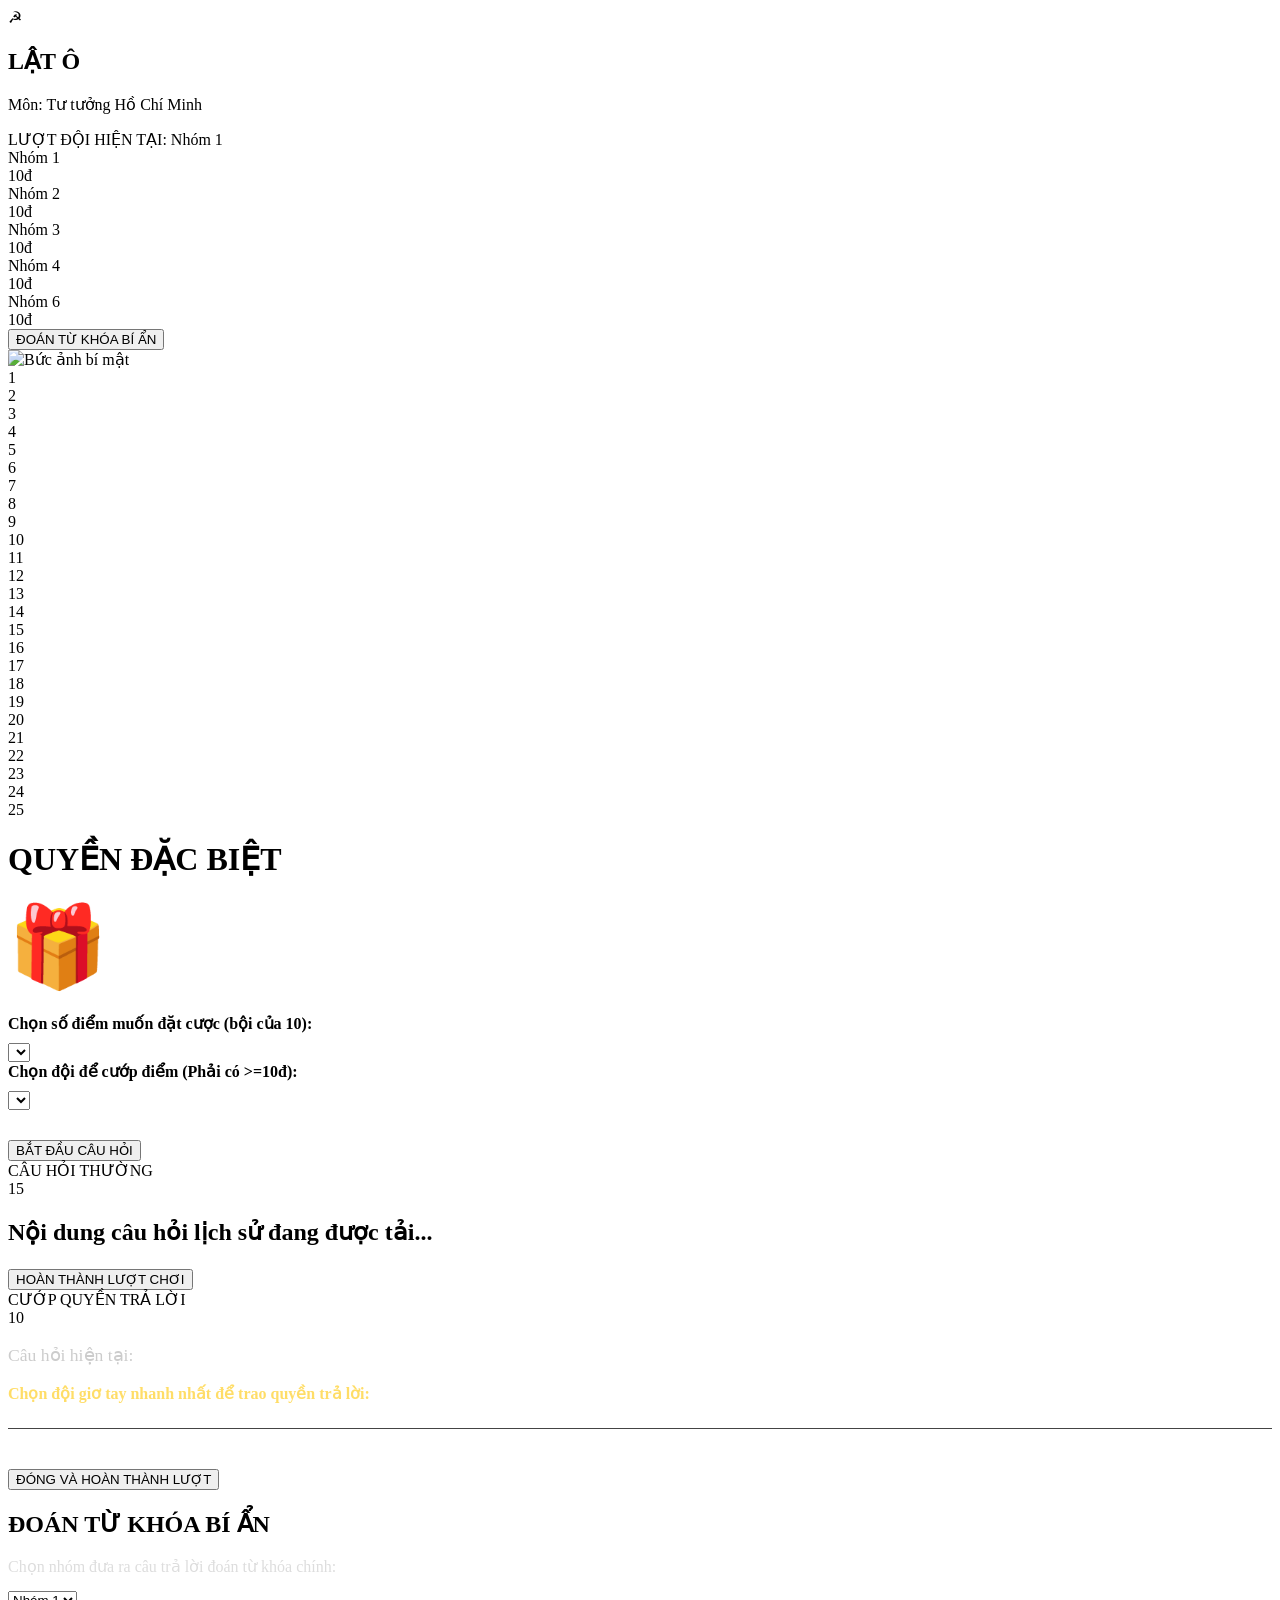
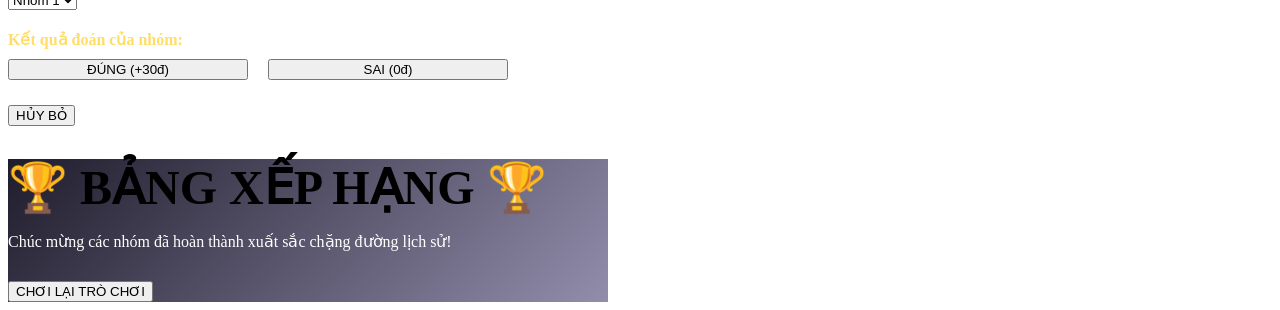
==== index.html @ 1b724395 "game thiếu 2c, chưa có ảnh" ====
<!DOCTYPE html>
<html lang="vi">
<head>
    <meta charset="UTF-8">
    <meta name="viewport" content="width=device-width, initial-scale=1.0">
    <title>Trò Chơi: Lật Ô - Tư tưởng Hồ Chí Minh</title>
    <link rel="stylesheet" href="style.css">
    <link href="https://fonts.googleapis.com/css2?family=Montserrat:wght@400;600;700;800&family=Playfair+Display:wght@700&display=swap" rel="stylesheet">
</head>
<body>

    <div class="game-container">
        <div class="sidebar">
            <div class="logo-area">
                <div class="flag-icon">☭</div>
                <h2>LẬT Ô</h2>
                <p class="subtitle">Môn: Tư tưởng Hồ Chí Minh</p>
            </div>

            <div class="turn-indicator">
                LƯỢT ĐỘI HIỆN TẠI: <span id="current-team-display">Nhóm 1</span>
            </div>

            <div class="scoreboard" id="scoreboard">
                </div>

            <div class="secret-image-btn-area">
                <button class="btn btn-primary btn-block" onclick="openSecretGuessModal()">
                    ĐOÁN TỪ KHÓA BÍ ẨN
                </button>
            </div>
        </div>

        <div class="main-content">
            <div class="board-wrapper">
                <div class="secret-image-underlay">
                    <!--Link bức ảnh bí mật-->
                    <img src="tranhbian.png" id="secret-img" alt="Bức ảnh bí mật">
                </div>
                <div class="grid-board" id="grid-board">
                </div>
            </div>
        </div>
    </div>

    <div class="modal" id="power-modal">
        <div class="modal-content text-center animate-pop">
            <h1 id="power-title" class="text-gold">QUYỀN ĐẶC BIỆT</h1>
            <div id="power-icon" style="font-size: 5rem; margin: 20px 0;">🎁</div>
            <p id="power-desc" class="power-description"></p>
            
            <div id="bet-input-area" class="hidden">
                <label for="bet-amount" style="display:block; margin-bottom:10px; font-weight:bold;">Chọn số điểm muốn đặt cược (bội của 10):</label>
                <select id="bet-amount" class="form-control">
                </select>
            </div>

            <div id="steal-input-area" class="hidden">
                <label for="steal-target-team" style="display:block; margin-bottom:10px; font-weight:bold;">Chọn đội để cướp điểm (Phải có >=10đ):</label>
                <select id="steal-target-team" class="form-control">
                    </select>
            </div>

            <button class="btn btn-gold btn-large" style="margin-top: 30px;" onclick="closePowerAndOpenQuestion()">BẮT ĐẦU CÂU HỎI</button>
        </div>
    </div>

    <div class="modal" id="question-modal">
        <div class="modal-content animate-pop">
            <div class="question-header">
                <span class="question-badge" id="question-badge-type">CÂU HỎI THƯỜNG</span>
                <div class="timer-box" id="main-timer">15</div>
            </div>
            
            <div class="question-body">
                <h2 id="question-text">Nội dung câu hỏi lịch sử đang được tải...</h2>
            </div>

            <div class="options-grid" id="options-grid">
                </div>

            <div id="action-after-answer" class="text-center hidden" style="margin-top: 20px;">
                <h2 id="result-status-text" style="font-weight: bold; font-size: 1.8rem;"></h2>
                <button class="btn btn-success" id="btn-next-turn" onclick="finishQuestionTurn()">HOÀN THÀNH LƯỢT CHƠI</button>
            </div>
        </div>
    </div>

    <div class="modal" id="rebound-modal">
        <div class="modal-content animate-pop">
            <div class="question-header">
                <span class="question-badge badge-danger">CƯỚP QUYỀN TRẢ LỜI</span>
                <div class="timer-box bg-danger" id="rebound-timer">10</div>
            </div>
            
            <div class="text-center" style="margin-bottom: 15px;">
                <p style="font-size: 1.1rem; color: #ccc;">Câu hỏi hiện tại: <strong id="rebound-q-text" style="color:#fff;"></strong></p>
                <p style="color: #ffdd67; font-weight: bold;">Chọn đội giơ tay nhanh nhất để trao quyền trả lời:</p>
            </div>

            <div class="team-rebound-grid" id="rebound-teams-pool">
                </div>

            <div class="options-grid hidden" id="rebound-options-grid" style="margin-top: 25px; border-top: 1px solid #444; padding-top: 20px;">
                </div>
            
            <div class="text-center hidden" id="rebound-result-area" style="margin-top: 20px;">
                <h3 id="rebound-status-text"></h3>
                <button class="btn btn-success" onclick="finishQuestionTurn()">ĐÓNG VÀ HOÀN THÀNH LƯỢT</button>
            </div>
        </div>
    </div>

    <div class="modal" id="secret-guess-modal">
        <div class="modal-content animate-pop text-center" style="max-width: 500px;">
            <h2 class="text-gold">ĐOÁN TỪ KHÓA BÍ ẨN</h2>
            <p style="margin: 15px 0; color: #ddd;">Chọn nhóm đưa ra câu trả lời đoán từ khóa chính:</p>
            
            <select id="guess-team-select" class="form-control" style="margin-bottom: 20px;">
                <option value="1">Nhóm 1</option>
                <option value="2">Nhóm 2</option>
                <option value="3">Nhóm 3</option>
                <option value="4">Nhóm 4</option>
                <option value="5">Nhóm 6</option>
            </select>

            <div style="margin-bottom: 25px; text-align: left;">
                <label style="font-weight: bold; color: #ffdd67;">Kết quả đoán của nhóm:</label>
                <div style="margin-top: 10px;">
                    <button class="btn btn-success" style="width: 48%; float: left;" onclick="submitSecretGuess(true)">ĐÚNG (+30đ)</button>
                    <button class="btn btn-danger" style="width: 48%; float: right;" onclick="submitSecretGuess(false)">SAI (0đ)</button>
                    <div style="clear:both;"></div>
                </div>
            </div>

            <button class="btn btn-secondary btn-block" onclick="closeModal('secret-guess-modal')">HỦY BỎ</button>
        </div>
    </div>

    <div id="podium-modal" class="modal">
        <div class="modal-content text-center animate-pop" style="max-width: 600px; background: linear-gradient(135deg, #1f1c2c, #928dab);">
            <h1 class="text-gold" style="font-size: 3rem; margin-bottom: 5px;">🏆 BẢNG XẾP HẠNG 🏆</h1>
            <p style="color: #fff; margin-bottom: 25px;">Chúc mừng các nhóm đã hoàn thành xuất sắc chặng đường lịch sử!</p>
            
            <div id="podium-list" style="margin-bottom: 30px;">
                </div>

            <button class="btn btn-gold btn-large" onclick="location.reload()">CHƠI LẠI TRÒ CHƠI</button>
        </div>
    </div>

    <script src="script.js"></script>
</body>
</html>
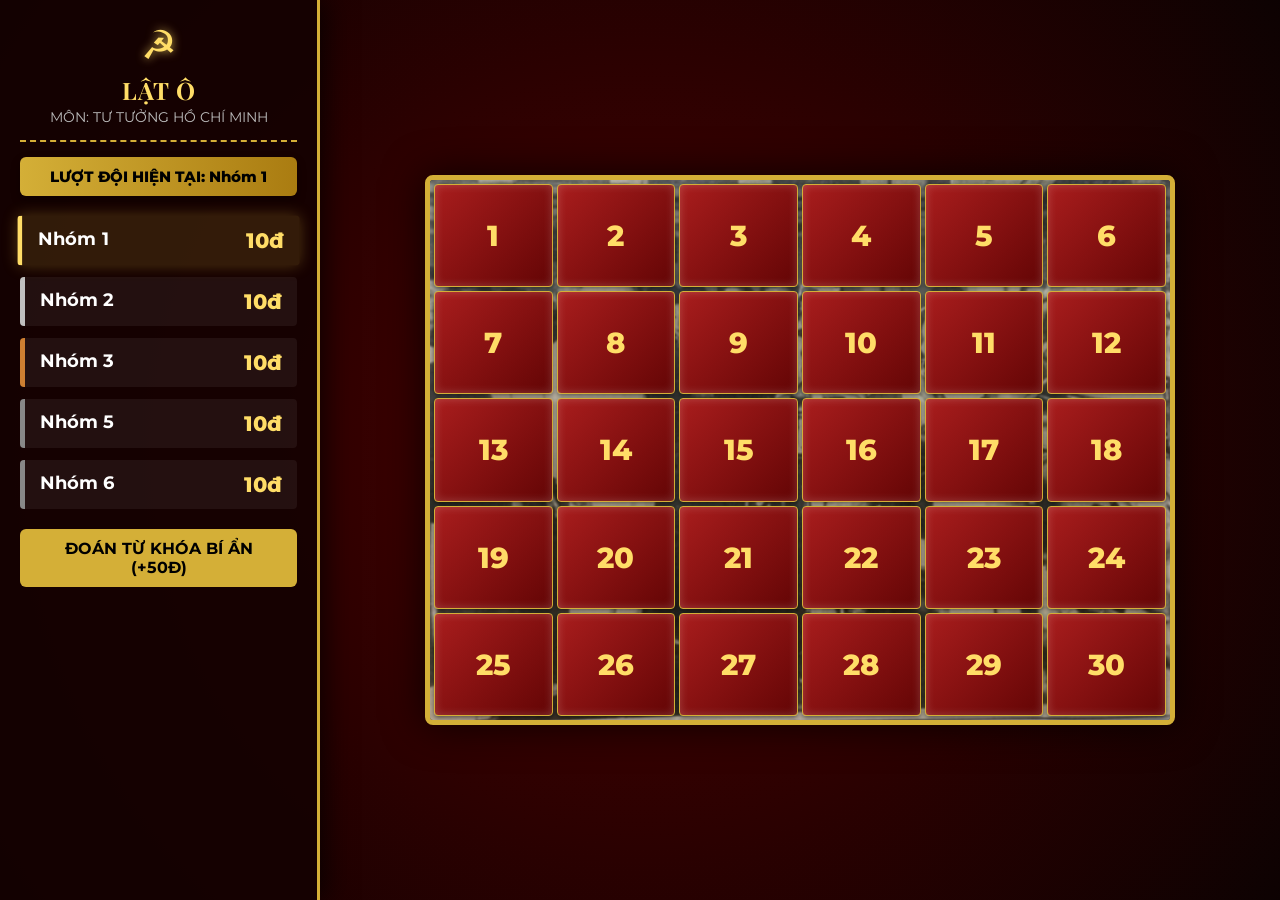
==== commit 283142de: "update project" ====
--- a/index.html
+++ b/index.html
@@ -25,8 +25,8 @@
                 </div>
 
             <div class="secret-image-btn-area">
-                <button class="btn btn-primary btn-block" onclick="openSecretGuessModal()">
-                    ĐOÁN TỪ KHÓA BÍ ẨN
+                <button class="btn btn-primary btn-block" id="secret-guess-btn" onclick="openSecretGuessModal()">
+                    ĐOÁN TỪ KHÓA BÍ ẨN (+50Đ)
                 </button>
             </div>
         </div>
@@ -69,7 +69,7 @@
         <div class="modal-content animate-pop">
             <div class="question-header">
                 <span class="question-badge" id="question-badge-type">CÂU HỎI THƯỜNG</span>
-                <div class="timer-box" id="main-timer">15</div>
+                <div class="timer-box" id="main-timer">30</div>
             </div>
             
             <div class="question-body">
@@ -114,20 +114,20 @@
     <div class="modal" id="secret-guess-modal">
         <div class="modal-content animate-pop text-center" style="max-width: 500px;">
             <h2 class="text-gold">ĐOÁN TỪ KHÓA BÍ ẨN</h2>
-            <p style="margin: 15px 0; color: #ddd;">Chọn nhóm đưa ra câu trả lời đoán từ khóa chính:</p>
+            <p style="margin: 15px 0; color: #ddd;">Cơ hội đoán từ khóa sau khi hoàn thành một vòng 5 câu. Chọn nhóm đưa ra câu trả lời:</p>
             
             <select id="guess-team-select" class="form-control" style="margin-bottom: 20px;">
                 <option value="1">Nhóm 1</option>
                 <option value="2">Nhóm 2</option>
                 <option value="3">Nhóm 3</option>
-                <option value="4">Nhóm 4</option>
+                <option value="4">Nhóm 5</option>
                 <option value="5">Nhóm 6</option>
             </select>
 
             <div style="margin-bottom: 25px; text-align: left;">
                 <label style="font-weight: bold; color: #ffdd67;">Kết quả đoán của nhóm:</label>
                 <div style="margin-top: 10px;">
-                    <button class="btn btn-success" style="width: 48%; float: left;" onclick="submitSecretGuess(true)">ĐÚNG (+30đ)</button>
+                    <button class="btn btn-success" style="width: 48%; float: left;" onclick="submitSecretGuess(true)">ĐÚNG (+50đ)</button>
                     <button class="btn btn-danger" style="width: 48%; float: right;" onclick="submitSecretGuess(false)">SAI (0đ)</button>
                     <div style="clear:both;"></div>
                 </div>
--- a/style.css
+++ b/style.css
@@ -0,0 +1,417 @@
+/* CSS Tổng Thể và Giao Diện Màu Sắc Đỏ - Vàng Sang Trọng Hợp Lịch Sử Đảng */
+* {
+    box-sizing: border-box;
+    margin: 0;
+    padding: 0;
+    font-family: 'Montserrat', sans-serif;
+}
+
+body {
+    background-color: #0d0202;
+    background-image: radial-gradient(circle at 50% 50%, #4a0000 0%, #0d0202 100%);
+    color: #ffffff;
+    height: 100vh;
+    overflow: hidden;
+}
+
+/* KHUNG CHÍNH CỦA GAME */
+.game-container {
+    display: table;
+    width: 100%;
+    height: 100vh;
+    table-layout: fixed;
+}
+
+/* SIDEBAR BẢNG ĐIỂM */
+.sidebar {
+    display: table-cell;
+    width: 320px;
+    background: rgba(20, 2, 2, 0.9);
+    border-right: 3px solid #d4af37;
+    padding: 20px;
+    vertical-align: top;
+    box-shadow: 5px 0 25px rgba(0,0,0,0.7);
+}
+
+.logo-area {
+    text-align: center;
+    border-bottom: 2px dashed #d4af37;
+    padding-bottom: 15px;
+    margin-bottom: 15px;
+}
+
+.flag-icon {
+    font-size: 2.5rem;
+    color: #ffdd67;
+    text-shadow: 0 0 10px rgba(255,221,103,0.8);
+    margin-bottom: 5px;
+}
+
+.logo-area h2 {
+    font-family: 'Playfair Display', serif;
+    font-size: 1.5rem;
+    color: #ffdd67;
+    letter-spacing: 1px;
+}
+
+.subtitle {
+    font-size: 0.85rem;
+    color: #bbb;
+    text-transform: uppercase;
+    margin-top: 3px;
+}
+
+.turn-indicator {
+    background: linear-gradient(90deg, #d4af37, #aa7c11);
+    color: #000;
+    font-weight: 800;
+    text-align: center;
+    padding: 10px;
+    border-radius: 6px;
+    margin-bottom: 20px;
+    font-size: 0.95rem;
+    box-shadow: 0 4px 10px rgba(0,0,0,0.3);
+}
+
+/* THẺ ĐIỂM TỪNG ĐỘI */
+.scoreboard {
+    margin-bottom: 20px;
+}
+
+.team-score-card {
+    background: rgba(255, 255, 255, 0.06);
+    border-left: 5px solid #888;
+    padding: 12px 15px;
+    margin-bottom: 12px;
+    border-radius: 4px;
+    transition: all 0.3s ease;
+}
+
+.team-score-card.active-turn {
+    background: rgba(212, 175, 55, 0.15);
+    border-left-color: #ffdd67;
+    box-shadow: 0 0 15px rgba(212, 175, 55, 0.3);
+    transform: scale(1.02);
+}
+
+.team-score-card.rank-1 { border-left-color: #ffdd67; }
+.team-score-card.rank-2 { border-left-color: #c0c0c0; }
+.team-score-card.rank-3 { border-left-color: #cd7f32; }
+
+.team-name {
+    font-weight: 700;
+    font-size: 1.1rem;
+    color: #fff;
+    float: left;
+}
+
+.team-score {
+    font-weight: 800;
+    font-size: 1.3rem;
+    color: #ffdd67;
+    float: right;
+}
+
+.clear {
+    clear: both;
+}
+
+/* KHU VỰC KHÔNG GIAN GAME CHÍNH */
+.main-content {
+    display: table-cell;
+    padding: 30px;
+    vertical-align: middle;
+    text-align: center;
+}
+
+.board-wrapper {
+    position: relative;
+    width: 750px;
+    height: 550px;
+    margin: 0 auto;
+    border: 5px solid #d4af37;
+    box-shadow: 0 0 40px rgba(0,0,0,0.8);
+    border-radius: 8px;
+    background-color: #222;
+    overflow: hidden;
+}
+
+/* ẢNH NỀN BÍ ẨN PHÍA DƯỚI */
+.secret-image-underlay {
+    position: absolute;
+    top: 0;
+    left: 0;
+    width: 100%;
+    height: 100%;
+    z-index: 1;
+}
+
+.secret-image-underlay img {
+    width: 100%;
+    height: 100%;
+    object-fit: cover;
+}
+
+/* GRID CÁC Ô CHỮ ĐÈ LÊN TRÊN */
+.grid-board {
+    position: absolute;
+    top: 0;
+    left: 0;
+    width: 100%;
+    height: 100%;
+    z-index: 2;
+    display: grid;
+    grid-template-columns: repeat(6, 1fr);
+    grid-template-rows: repeat(5, 1fr);
+    gap: 4px;
+    padding: 4px;
+    background: rgba(0, 0, 0, 0.1);
+}
+
+/* THIẾT KẾ TỪNG Ô LẬT */
+.grid-cell {
+    background: linear-gradient(135deg, #a91d1d, #630505);
+    border: 1px solid #d4af37;
+    color: #ffdd67;
+    font-size: 1.8rem;
+    font-weight: 800;
+    display: flex;
+    align-items: center;
+    justify-content: center;
+    cursor: pointer;
+    border-radius: 4px;
+    box-shadow: inset 0 0 10px rgba(255,255,255,0.2), 0 2px 5px rgba(0,0,0,0.5);
+    user-select: none;
+    transition: all 0.2s ease;
+}
+
+.grid-cell:hover {
+    transform: scale(1.03);
+    background: linear-gradient(135deg, #c92a2a, #820c0c);
+    box-shadow: 0 0 15px rgba(212,175,55,0.6);
+}
+
+.grid-cell.opened {
+    opacity: 0;
+    visibility: hidden;
+    pointer-events: none;
+}
+
+/* HỆ THỐNG GIAO DIỆN CỬA SỔ MODAL NỔI */
+.modal {
+    position: fixed;
+    top: 0;
+    left: 0;
+    width: 100%;
+    height: 100%;
+    background: rgba(0, 0, 0, 0.85);
+    z-index: 100;
+    display: none;
+    align-items: center;
+    justify-content: center;
+    padding: 20px;
+}
+
+.modal.active {
+    display: flex;
+}
+
+.modal-content {
+    background: #1a0b0b;
+    border: 3px solid #d4af37;
+    width: 100%;
+    max-width: 800px;
+    border-radius: 12px;
+    padding: 30px;
+    box-shadow: 0 0 50px rgba(212,175,55,0.4);
+    position: relative;
+}
+
+/* ĐỒNG HỒ ĐẾM NGƯỢC THỜI GIAN */
+.question-header {
+    display: flex;
+    justify-content: space-between;
+    align-items: center;
+    border-bottom: 2px solid #d4af37;
+    padding-bottom: 15px;
+    margin-bottom: 20px;
+}
+
+.question-badge {
+    background: #cc1111;
+    color: #fff;
+    padding: 6px 15px;
+    border-radius: 20px;
+    font-weight: 700;
+    font-size: 0.85rem;
+    letter-spacing: 1px;
+    border: 1px solid #d4af37;
+}
+
+.badge-danger { background: #d9534f; }
+
+.timer-box {
+    background: #ffdd67;
+    color: #000;
+    width: 55px;
+    height: 55px;
+    border-radius: 50%;
+    font-size: 1.7rem;
+    font-weight: 800;
+    display: flex;
+    align-items: center;
+    justify-content: center;
+    box-shadow: 0 0 15px rgba(255,221,103,0.6);
+}
+
+.timer-box.bg-danger {
+    background: #d9534f;
+    color: #fff;
+    box-shadow: 0 0 15px rgba(217,83,79,0.6);
+}
+
+.question-body {
+    margin-bottom: 30px;
+    text-align: center;
+}
+
+.question-body h2 {
+    font-size: 1.5rem;
+    line-height: 1.5;
+    font-weight: 600;
+    color: #fff;
+}
+
+/* GRID 4 ĐÁP ÁN TRẮC NGHIỆM */
+.options-grid {
+    display: grid;
+    grid-template-columns: repeat(2, 1fr);
+    gap: 15px;
+}
+
+.option-btn {
+    background: #2d1313;
+    border: 2px solid #552222;
+    padding: 15px 20px;
+    border-radius: 8px;
+    color: #fff;
+    font-size: 1.1rem;
+    font-weight: 600;
+    text-align: left;
+    cursor: pointer;
+    transition: all 0.2s ease;
+}
+
+.option-btn:hover {
+    background: #471d1d;
+    border-color: #d4af37;
+}
+
+.option-btn.correct-choice {
+    background: #1e4620 !important;
+    border-color: #2b8a3e !important;
+    color: #fff !important;
+}
+
+.option-btn.wrong-choice {
+    background: #5c1d1d !important;
+    border-color: #c92a2a !important;
+    color: #fff !important;
+}
+
+/* PHẦN CƯỚP QUYỀN CHỌN ĐỘI */
+.team-rebound-grid {
+    display: flex;
+    flex-wrap: wrap;
+    gap: 10px;
+    justify-content: space-evenly;
+}
+
+.rebound-team-btn {
+    background: #333;
+    color: #fff;
+    border: 2px solid #555;
+    padding: 12px 20px;
+    border-radius: 6px;
+    font-weight: 700;
+    cursor: pointer;
+    text-align: center;
+    transition: all 0.2s ease;
+    flex: 1 1 calc(25% - 10px);
+    min-width: 100px;
+}
+
+.rebound-team-btn:hover {
+    background: #d9534f;
+    border-color: #ffdd67;
+}
+
+.rebound-team-btn:disabled {
+    cursor: not-allowed;
+    opacity: 0.5;
+}
+
+/* CÁC NÚT BẤM TIỆN ÍCH */
+.btn {
+    padding: 10px 20px;
+    border: none;
+    border-radius: 6px;
+    font-weight: 700;
+    cursor: pointer;
+    font-size: 1rem;
+    transition: all 0.2s;
+}
+
+.btn-primary { background: #d4af37; color: #000; }
+.btn-primary:hover { background: #ffdd67; }
+.btn-gold { background: linear-gradient(135deg, #ffdd67, #d4af37); color: #000; }
+.btn-gold:hover { transform: translateY(-2px); box-shadow: 0 5px 15px rgba(212,175,55,0.4); }
+.btn-secondary { background: #444; color: #fff; }
+.btn-secondary:hover { background: #555; }
+.btn-success { background: #2b8a3e; color: #fff; }
+.btn-success:hover { background: #237032; }
+.btn-danger { background: #c92a2a; color: #fff; }
+.btn-danger:hover { background: #a61b1b; }
+.btn-block { display: block; width: 100%; }
+.btn-large { padding: 15px 40px; font-size: 1.2rem; }
+
+/* INPUT FORM */
+.form-control {
+    width: 100%;
+    padding: 12px;
+    background: #2a1515;
+    border: 2px solid #552222;
+    border-radius: 6px;
+    color: #fff;
+    font-size: 1.1rem;
+    font-weight: bold;
+}
+
+/* TRẠNG THÁI HIỂN THỊ ẨN / HIỆN */
+.hidden { display: none !important; }
+.text-center { text-align: center; }
+.text-gold { color: #ffdd67; }
+.power-description { font-size: 1.3rem; margin: 15px 0; line-height: 1.6; color: #eee; }
+
+/* HOẠT HÌNH ANIMATION POP UP */
+.animate-pop {
+    animation: popUp 0.3s cubic-bezier(0.175, 0.885, 0.32, 1.275) forwards;
+}
+
+@keyframes popUp {
+    from { transform: scale(0.8); opacity: 0; }
+    to { transform: scale(1); opacity: 1; }
+}
+
+/* KHU VỰC BXH PODIUM */
+.podium-item {
+    background: rgba(255,255,255,0.1);
+    margin: 10px 0;
+    padding: 15px 20px;
+    border-radius: 8px;
+    display: flex;
+    justify-content: space-between;
+    align-items: center;
+    border: 1px solid rgba(255,255,255,0.2);
+}
+.podium-item.p1 { background: linear-gradient(90deg, rgba(255,221,103,0.3), rgba(212,175,55,0.1)); border-color: #ffdd67; font-size: 1.3rem; font-weight: bold;}
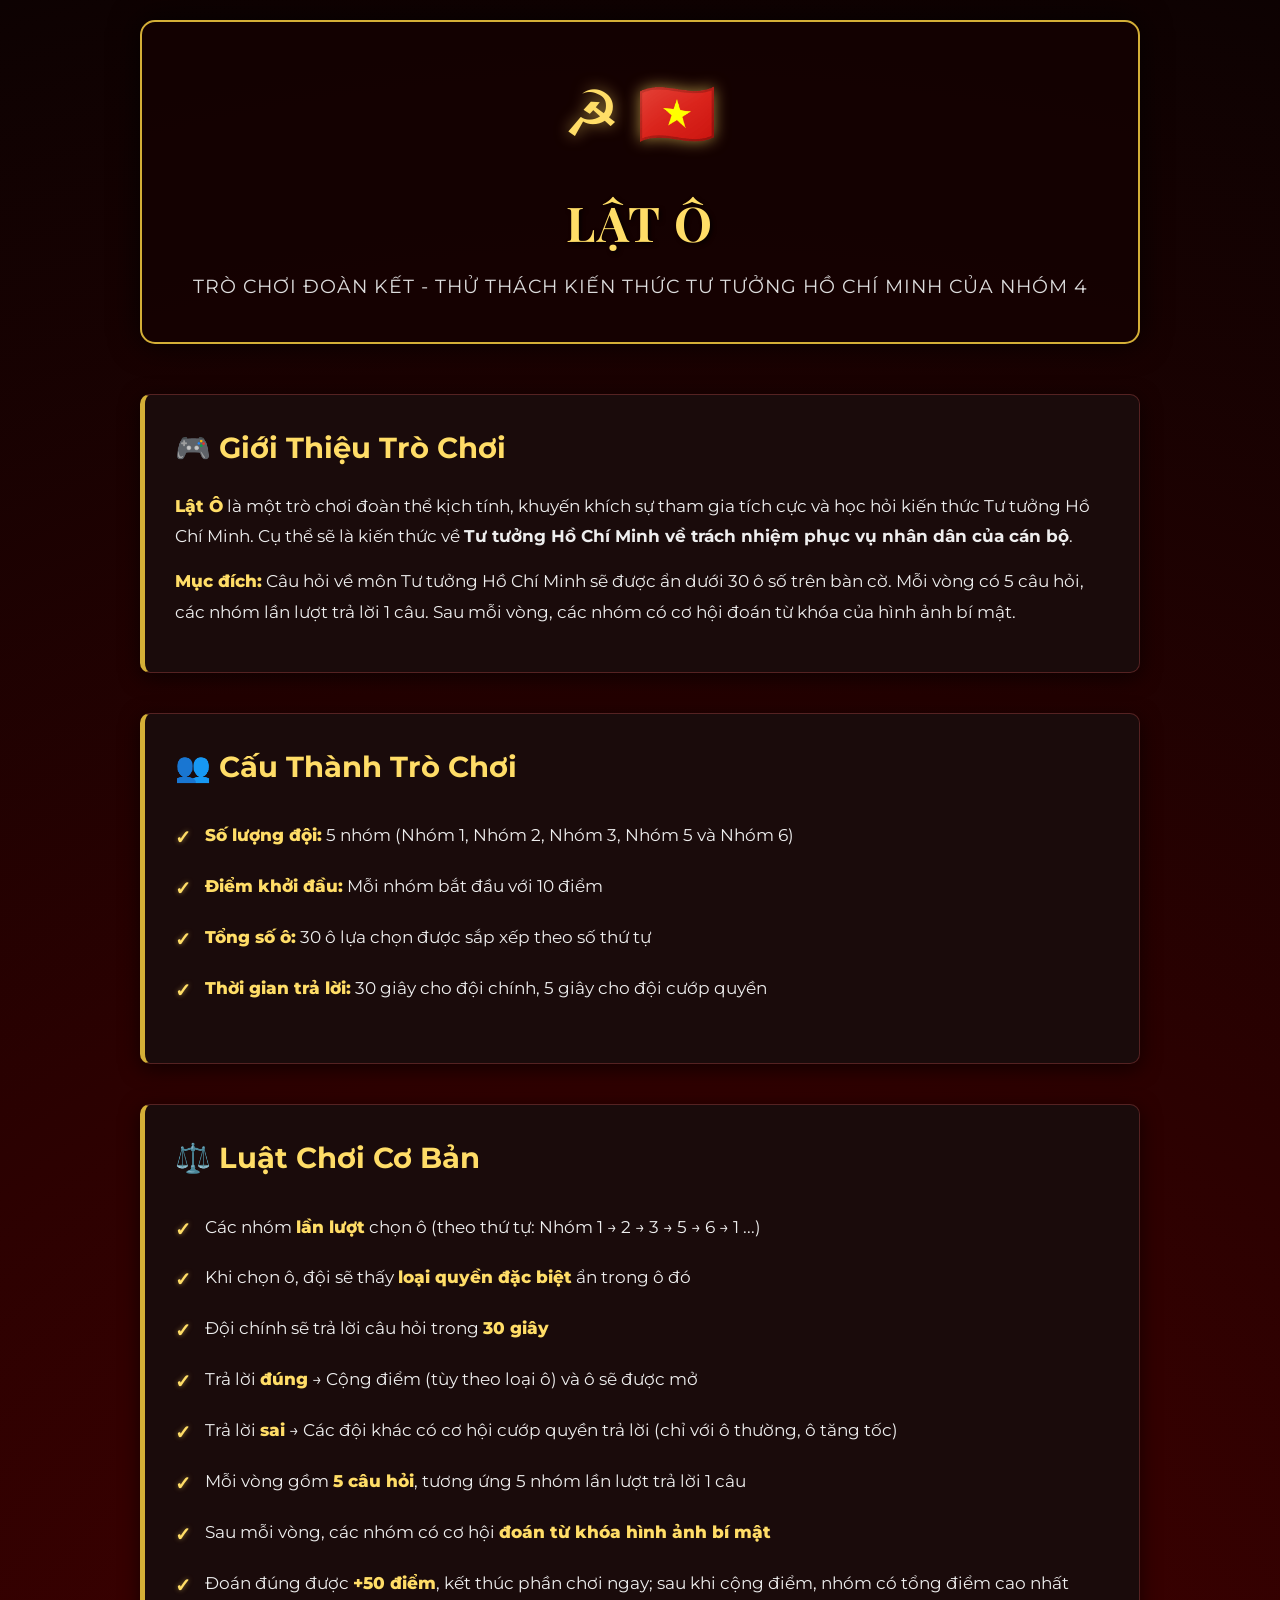
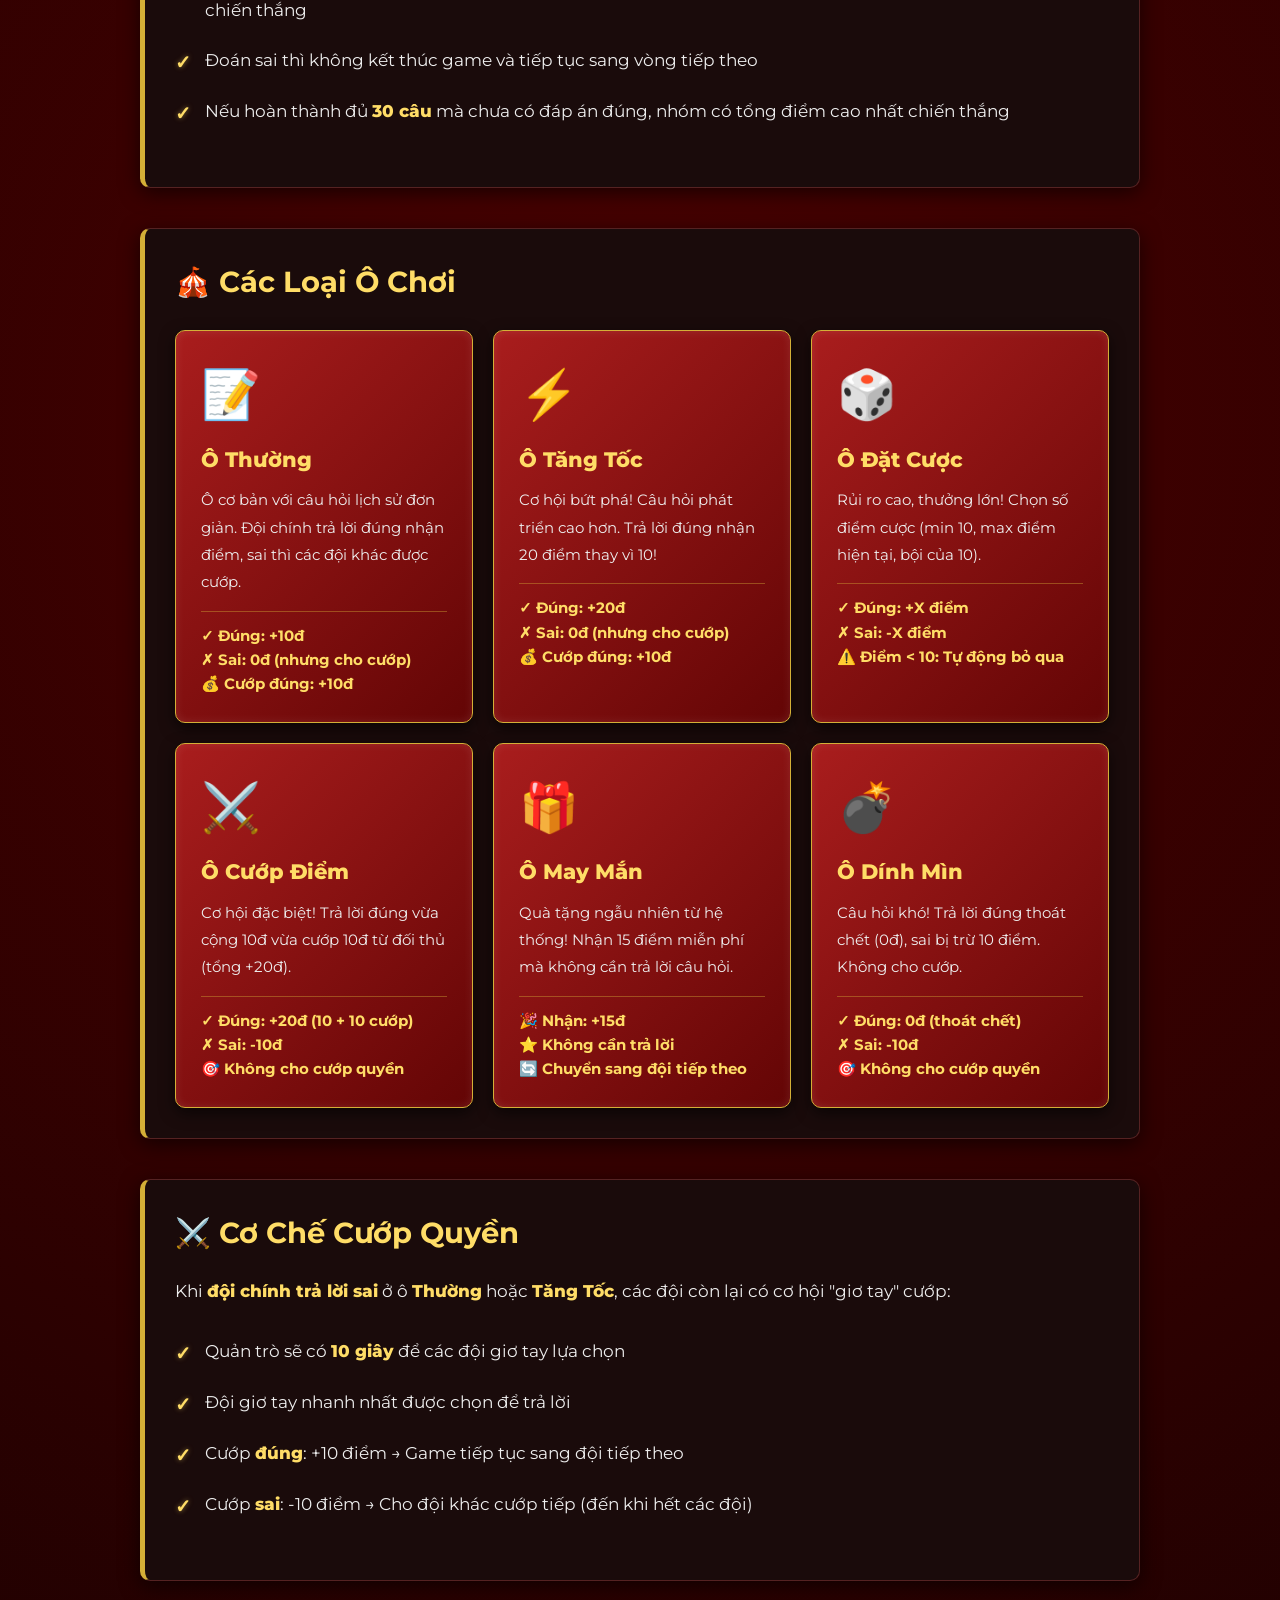
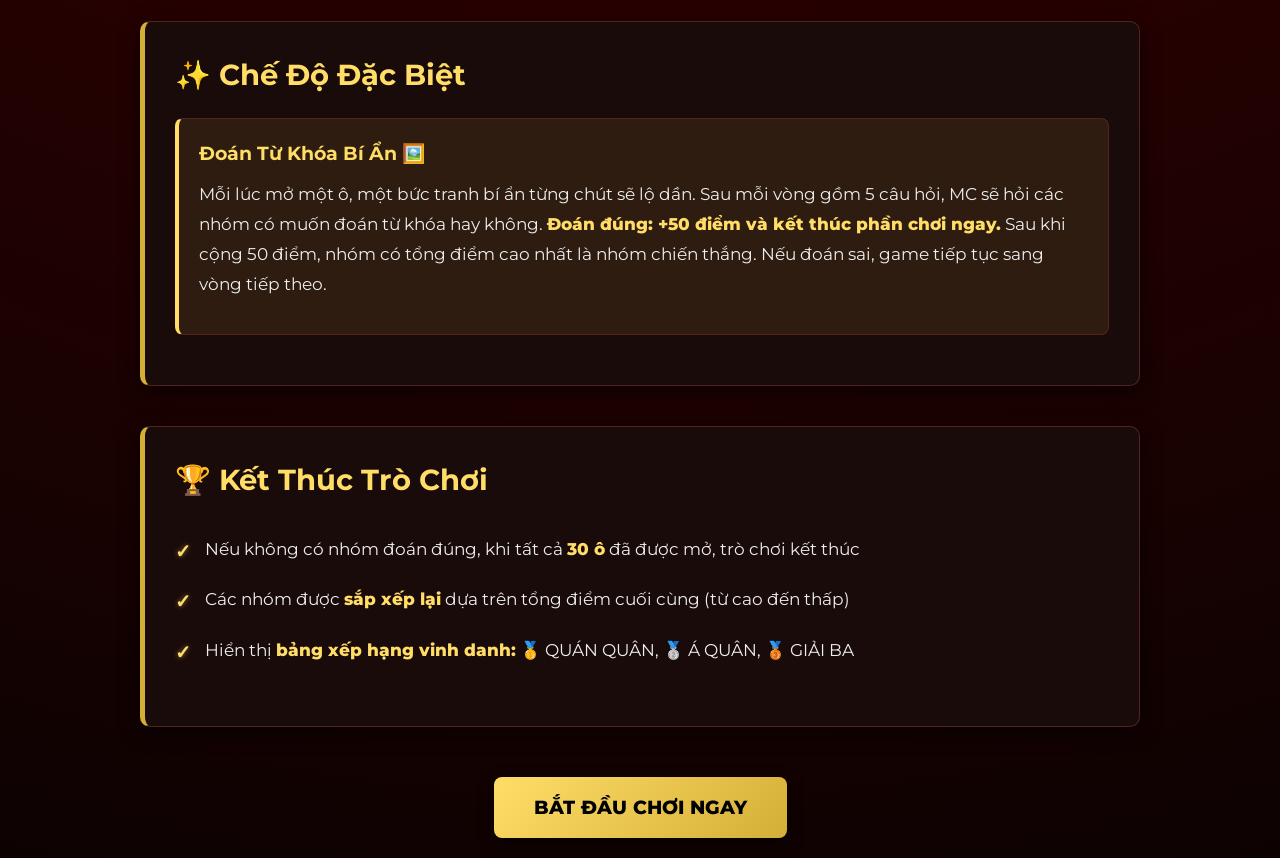
==== commit 7c4f2f5c: "dasua" ====
--- a/index.html
+++ b/index.html
@@ -3,152 +3,406 @@
 <head>
     <meta charset="UTF-8">
     <meta name="viewport" content="width=device-width, initial-scale=1.0">
-    <title>Trò Chơi: Lật Ô - Tư tưởng Hồ Chí Minh</title>
-    <link rel="stylesheet" href="style.css">
+    <title>Giới Thiệu Trò Chơi - Lật Ô</title>
     <link href="https://fonts.googleapis.com/css2?family=Montserrat:wght@400;600;700;800&family=Playfair+Display:wght@700&display=swap" rel="stylesheet">
+    <style>
+        * {
+            margin: 0;
+            padding: 0;
+            box-sizing: border-box;
+        }
+
+        body {
+            font-family: 'Montserrat', sans-serif;
+            background-color: #0d0202;
+            background-image: radial-gradient(circle at 50% 50%, #4a0000 0%, #0d0202 100%);
+            color: #ffffff;
+            line-height: 1.6;
+            min-height: 100vh;
+            padding: 20px;
+        }
+
+        .intro-container {
+            max-width: 1000px;
+            margin: 0 auto;
+        }
+
+        .header {
+            text-align: center;
+            margin-bottom: 50px;
+            padding: 40px 20px;
+            background: rgba(20, 2, 2, 0.8);
+            border-radius: 15px;
+            border: 2px solid #d4af37;
+            box-shadow: 0 0 30px rgba(0, 0, 0, 0.8);
+        }
+
+        .header-icon {
+            font-size: 4rem;
+            margin-bottom: 20px;
+            color: #ffdd67;
+            text-shadow: 0 0 15px rgba(255, 221, 103, 0.6);
+        }
+
+        .header h1 {
+            font-family: 'Playfair Display', serif;
+            font-size: 3rem;
+            color: #ffdd67;
+            margin-bottom: 10px;
+            text-shadow: 2px 2px 4px rgba(0, 0, 0, 0.8);
+            letter-spacing: 2px;
+        }
+
+        .header p {
+            font-size: 1.2rem;
+            color: #ddd;
+            text-transform: uppercase;
+            letter-spacing: 1px;
+        }
+
+        .content-section {
+            margin-bottom: 40px;
+            padding: 30px;
+            background: #1a0b0b;
+            border-radius: 10px;
+            border: 1px solid #552222;
+            border-left: 5px solid #d4af37;
+            box-shadow: 0 5px 20px rgba(0, 0, 0, 0.6);
+        }
+
+        .content-section h2 {
+            font-size: 1.8rem;
+            color: #ffdd67;
+            margin-bottom: 20px;
+            display: flex;
+            align-items: center;
+            gap: 10px;
+        }
+
+        .content-section p {
+            margin-bottom: 15px;
+            font-size: 1.05rem;
+            color: #eee;
+            line-height: 1.8;
+        }
+
+        .rules-list {
+            list-style: none;
+            margin: 20px 0;
+        }
+
+        .rules-list li {
+            padding: 12px 0;
+            padding-left: 30px;
+            position: relative;
+            color: #eee;
+            font-size: 1.05rem;
+        }
+
+        .rules-list li:before {
+            content: "✓";
+            position: absolute;
+            left: 0;
+            color: #ffdd67;
+            font-weight: bold;
+            font-size: 1.2rem;
+            text-shadow: 0 0 5px rgba(255, 221, 103, 0.5);
+        }
+
+        .cell-types {
+            display: grid;
+            grid-template-columns: repeat(auto-fit, minmax(280px, 1fr));
+            gap: 20px;
+            margin-top: 25px;
+        }
+
+        .cell-card {
+            padding: 25px;
+            background: linear-gradient(135deg, #a91d1d, #630505);
+            border-radius: 10px;
+            border: 1px solid #d4af37;
+            box-shadow: inset 0 0 10px rgba(255, 255, 255, 0.1), 0 5px 15px rgba(0, 0, 0, 0.6);
+            transition: all 0.3s ease;
+        }
+
+        .cell-card:hover {
+            transform: translateY(-5px);
+            background: linear-gradient(135deg, #c92a2a, #820c0c);
+            border-color: #ffdd67;
+            box-shadow: 0 10px 30px rgba(212, 175, 55, 0.4);
+        }
+
+        .cell-card-icon {
+            font-size: 3rem;
+            margin-bottom: 10px;
+        }
+
+        .cell-card h3 {
+            color: #ffdd67;
+            margin-bottom: 10px;
+            font-size: 1.3rem;
+            font-weight: 800;
+        }
+
+        .cell-card p {
+            color: #eee;
+            font-size: 0.95rem;
+        }
+
+        .cell-card .score-info {
+            margin-top: 12px;
+            padding-top: 12px;
+            border-top: 1px solid rgba(212, 175, 55, 0.4);
+            color: #ffdd67;
+            font-weight: 700;
+            font-size: 0.95rem;
+        }
+
+        .button-group {
+            display: flex;
+            gap: 20px;
+            justify-content: center;
+            margin-top: 50px;
+            flex-wrap: wrap;
+        }
+
+        .btn {
+            padding: 15px 40px;
+            font-size: 1.2rem;
+            font-weight: 800;
+            border: none;
+            border-radius: 8px;
+            cursor: pointer;
+            transition: all 0.3s ease;
+            text-decoration: none;
+            display: inline-block;
+            text-align: center;
+            font-family: 'Montserrat', sans-serif;
+            text-transform: uppercase;
+        }
+
+        .btn-start {
+            background: linear-gradient(135deg, #ffdd67, #d4af37);
+            color: #000;
+            min-width: 250px;
+            box-shadow: 0 5px 15px rgba(0, 0, 0, 0.5);
+        }
+
+        .btn-start:hover {
+            transform: translateY(-3px) scale(1.05);
+            box-shadow: 0 10px 30px rgba(212, 175, 55, 0.5);
+            background: linear-gradient(135deg, #fff0aa, #ffdd67);
+        }
+
+        .btn-back {
+            background: rgba(45, 19, 19, 0.8);
+            color: #ffdd67;
+            border: 2px solid #d4af37;
+        }
+
+        .btn-back:hover {
+            background: #471d1d;
+            color: #fff;
+            border-color: #ffdd67;
+        }
+
+        .highlight {
+            color: #ffdd67;
+            font-weight: 800;
+        }
+
+        .team-section {
+            background: rgba(212, 175, 55, 0.1);
+            padding: 20px;
+            border-radius: 8px;
+            margin: 20px 0;
+            border-left: 4px solid #ffdd67;
+            border-right: 1px solid #552222;
+            border-top: 1px solid #552222;
+            border-bottom: 1px solid #552222;
+        }
+
+        .team-section h3 {
+            color: #ffdd67;
+            margin-bottom: 10px;
+        }
+
+        @media (max-width: 768px) {
+            .header h1 {
+                font-size: 2rem;
+            }
+
+            .cell-types {
+                grid-template-columns: 1fr;
+            }
+
+            .button-group {
+                flex-direction: column;
+                align-items: center;
+            }
+
+            .btn {
+                width: 100%;
+                max-width: 300px;
+            }
+        }
+    </style>
 </head>
 <body>
 
-    <div class="game-container">
-        <div class="sidebar">
-            <div class="logo-area">
-                <div class="flag-icon">☭</div>
-                <h2>LẬT Ô</h2>
-                <p class="subtitle">Môn: Tư tưởng Hồ Chí Minh</p>
+    <div class="intro-container">
+        <div class="header">
+            <div class="header-icon">☭ 🇻🇳</div>
+            <h1>LẬT Ô</h1>
+            <p>Trò chơi đoàn kết - Thử thách kiến thức Tư tưởng Hồ Chí Minh của nhóm 4</p>
+        </div>
+
+        <div class="content-section">
+            <h2>🎮 Giới Thiệu Trò Chơi</h2>
+            <p>
+                <span class="highlight">Lật Ô</span> là một trò chơi đoàn thể kịch tính, khuyến khích sự tham gia tích cực và học hỏi kiến thức Tư tưởng Hồ Chí Minh. Cụ thể sẽ là kiến thức về <b>Tư tưởng Hồ Chí Minh về trách nhiệm phục vụ nhân dân của cán bộ</b>.
+            </p>
+            <p>
+                <span class="highlight">Mục đích:</span> Câu hỏi về môn Tư tưởng Hồ Chí Minh sẽ được ẩn dưới 30 ô số trên bàn cờ. Mỗi vòng có 5 câu hỏi, các nhóm lần lượt trả lời 1 câu. Sau mỗi vòng, các nhóm có cơ hội đoán từ khóa của hình ảnh bí mật.
+            </p>
+        </div>
+
+        <div class="content-section">
+            <h2>👥 Cấu Thành Trò Chơi</h2>
+            <ul class="rules-list">
+                <li><span class="highlight">Số lượng đội:</span> 5 nhóm (Nhóm 1, Nhóm 2, Nhóm 3, Nhóm 5 và Nhóm 6)</li>
+                <li><span class="highlight">Điểm khởi đầu:</span> Mỗi nhóm bắt đầu với 10 điểm</li>
+                <li><span class="highlight">Tổng số ô:</span> 30 ô lựa chọn được sắp xếp theo số thứ tự</li>
+                <li><span class="highlight">Thời gian trả lời:</span> 30 giây cho đội chính, 5 giây cho đội cướp quyền</li>
+            </ul>
+        </div>
+
+        <div class="content-section">
+            <h2>⚖️ Luật Chơi Cơ Bản</h2>
+            <ul class="rules-list">
+                <li>Các nhóm <span class="highlight">lần lượt</span> chọn ô (theo thứ tự: Nhóm 1 → 2 → 3 → 5 → 6 → 1 ...)</li>
+                <li>Khi chọn ô, đội sẽ thấy <span class="highlight">loại quyền đặc biệt</span> ẩn trong ô đó</li>
+                <li>Đội chính sẽ trả lời câu hỏi trong <span class="highlight">30 giây</span></li>
+                <li>Trả lời <span class="highlight">đúng</span> → Cộng điểm (tùy theo loại ô) và ô sẽ được mở</li>
+                <li>Trả lời <span class="highlight">sai</span> → Các đội khác có cơ hội cướp quyền trả lời (chỉ với ô thường, ô tăng tốc)</li>
+                <li>Mỗi vòng gồm <span class="highlight">5 câu hỏi</span>, tương ứng 5 nhóm lần lượt trả lời 1 câu</li>
+                <li>Sau mỗi vòng, các nhóm có cơ hội <span class="highlight">đoán từ khóa hình ảnh bí mật</span></li>
+                <li>Đoán đúng được <span class="highlight">+50 điểm</span>, kết thúc phần chơi ngay; sau khi cộng điểm, nhóm có tổng điểm cao nhất chiến thắng</li>
+                <li>Đoán sai thì không kết thúc game và tiếp tục sang vòng tiếp theo</li>
+                <li>Nếu hoàn thành đủ <span class="highlight">30 câu</span> mà chưa có đáp án đúng, nhóm có tổng điểm cao nhất chiến thắng</li>
+            </ul>
+        </div>
+
+        <div class="content-section">
+            <h2>🎪 Các Loại Ô Chơi</h2>
+            <div class="cell-types">
+                <div class="cell-card">
+                    <div class="cell-card-icon">📝</div>
+                    <h3>Ô Thường</h3>
+                    <p>Ô cơ bản với câu hỏi lịch sử đơn giản. Đội chính trả lời đúng nhận điểm, sai thì các đội khác được cướp.</p>
+                    <div class="score-info">
+                        ✓ Đúng: +10đ<br>
+                        ✗ Sai: 0đ (nhưng cho cướp)<br>
+                        💰 Cướp đúng: +10đ
+                    </div>
+                </div>
+
+                <div class="cell-card">
+                    <div class="cell-card-icon">⚡</div>
+                    <h3>Ô Tăng Tốc</h3>
+                    <p>Cơ hội bứt phá! Câu hỏi phát triển cao hơn. Trả lời đúng nhận 20 điểm thay vì 10!</p>
+                    <div class="score-info">
+                        ✓ Đúng: +20đ<br>
+                        ✗ Sai: 0đ (nhưng cho cướp)<br>
+                        💰 Cướp đúng: +10đ
+                    </div>
+                </div>
+
+                <div class="cell-card">
+                    <div class="cell-card-icon">🎲</div>
+                    <h3>Ô Đặt Cược</h3>
+                    <p>Rủi ro cao, thưởng lớn! Chọn số điểm cược (min 10, max điểm hiện tại, bội của 10).</p>
+                    <div class="score-info">
+                        ✓ Đúng: +X điểm<br>
+                        ✗ Sai: -X điểm<br>
+                        ⚠️ Điểm &lt; 10: Tự động bỏ qua
+                    </div>
+                </div>
+
+                <div class="cell-card">
+                    <div class="cell-card-icon">⚔️</div>
+                    <h3>Ô Cướp Điểm</h3>
+                    <p>Cơ hội đặc biệt! Trả lời đúng vừa cộng 10đ vừa cướp 10đ từ đối thủ (tổng +20đ).</p>
+                    <div class="score-info">
+                        ✓ Đúng: +20đ (10 + 10 cướp)<br>
+                        ✗ Sai: -10đ<br>
+                        🎯 Không cho cướp quyền
+                    </div>
+                </div>
+
+                <div class="cell-card">
+                    <div class="cell-card-icon">🎁</div>
+                    <h3>Ô May Mắn</h3>
+                    <p>Quà tặng ngẫu nhiên từ hệ thống! Nhận 15 điểm miễn phí mà không cần trả lời câu hỏi.</p>
+                    <div class="score-info">
+                        🎉 Nhận: +15đ<br>
+                        ⭐ Không cần trả lời<br>
+                        🔄 Chuyển sang đội tiếp theo
+                    </div>
+                </div>
+
+                <div class="cell-card">
+                    <div class="cell-card-icon">💣</div>
+                    <h3>Ô Dính Mìn</h3>
+                    <p>Câu hỏi khó! Trả lời đúng thoát chết (0đ), sai bị trừ 10 điểm. Không cho cướp.</p>
+                    <div class="score-info">
+                        ✓ Đúng: 0đ (thoát chết)<br>
+                        ✗ Sai: -10đ<br>
+                        🎯 Không cho cướp quyền
+                    </div>
+                </div>
             </div>
-
-            <div class="turn-indicator">
-                LƯỢT ĐỘI HIỆN TẠI: <span id="current-team-display">Nhóm 1</span>
+        </div>
+
+        <div class="content-section">
+            <h2>⚔️ Cơ Chế Cướp Quyền</h2>
+            <p>
+                Khi <span class="highlight">đội chính trả lời sai</span> ở ô <span class="highlight">Thường</span> hoặc <span class="highlight">Tăng Tốc</span>, các đội còn lại có cơ hội "giơ tay" cướp:
+            </p>
+            <ul class="rules-list">
+                <li>Quản trò sẽ có <span class="highlight">10 giây</span> để các đội giơ tay lựa chọn</li>
+                <li>Đội giơ tay nhanh nhất được chọn để trả lời</li>
+                <li>Cướp <span class="highlight">đúng</span>: +10 điểm → Game tiếp tục sang đội tiếp theo</li>
+                <li>Cướp <span class="highlight">sai</span>: -10 điểm → Cho đội khác cướp tiếp (đến khi hết các đội)</li>
+            </ul>
+        </div>
+
+        <div class="content-section">
+            <h2>✨ Chế Độ Đặc Biệt</h2>
+            <div class="team-section">
+                <h3>Đoán Từ Khóa Bí Ẩn 🖼️</h3>
+                <p>
+                    Mỗi lúc mở một ô, một bức tranh bí ẩn từng chút sẽ lộ dần. Sau mỗi vòng gồm 5 câu hỏi, MC sẽ hỏi các nhóm có muốn đoán từ khóa hay không.
+                    <span class="highlight">Đoán đúng: +50 điểm và kết thúc phần chơi ngay.</span> Sau khi cộng 50 điểm, nhóm có tổng điểm cao nhất là nhóm chiến thắng. Nếu đoán sai, game tiếp tục sang vòng tiếp theo.
+                </p>
             </div>
-
-            <div class="scoreboard" id="scoreboard">
-                </div>
-
-            <div class="secret-image-btn-area">
-                <button class="btn btn-primary btn-block" id="secret-guess-btn" onclick="openSecretGuessModal()">
-                    ĐOÁN TỪ KHÓA BÍ ẨN (+50Đ)
-                </button>
-            </div>
-        </div>
-
-        <div class="main-content">
-            <div class="board-wrapper">
-                <div class="secret-image-underlay">
-                    <!--Link bức ảnh bí mật-->
-                    <img src="tranhbian.png" id="secret-img" alt="Bức ảnh bí mật">
-                </div>
-                <div class="grid-board" id="grid-board">
-                </div>
-            </div>
+        </div>
+
+        <div class="content-section">
+            <h2>🏆 Kết Thúc Trò Chơi</h2>
+            <ul class="rules-list">
+                <li>Nếu không có nhóm đoán đúng, khi tất cả <span class="highlight">30 ô</span> đã được mở, trò chơi kết thúc</li>
+                <li>Các nhóm được <span class="highlight">sắp xếp lại</span> dựa trên tổng điểm cuối cùng (từ cao đến thấp)</li>
+                <li>Hiển thị <span class="highlight">bảng xếp hạng vinh danh:</span> 🥇 QUÁN QUÂN, 🥈 Á QUÂN, 🥉 GIẢI BA</li>
+            </ul>
+        </div>
+
+        <div class="button-group">
+            <a href="game.html" class="btn btn-start">
+                BẮT ĐẦU CHƠI NGAY
+            </a>
         </div>
     </div>
 
-    <div class="modal" id="power-modal">
-        <div class="modal-content text-center animate-pop">
-            <h1 id="power-title" class="text-gold">QUYỀN ĐẶC BIỆT</h1>
-            <div id="power-icon" style="font-size: 5rem; margin: 20px 0;">🎁</div>
-            <p id="power-desc" class="power-description"></p>
-            
-            <div id="bet-input-area" class="hidden">
-                <label for="bet-amount" style="display:block; margin-bottom:10px; font-weight:bold;">Chọn số điểm muốn đặt cược (bội của 10):</label>
-                <select id="bet-amount" class="form-control">
-                </select>
-            </div>
-
-            <div id="steal-input-area" class="hidden">
-                <label for="steal-target-team" style="display:block; margin-bottom:10px; font-weight:bold;">Chọn đội để cướp điểm (Phải có >=10đ):</label>
-                <select id="steal-target-team" class="form-control">
-                    </select>
-            </div>
-
-            <button class="btn btn-gold btn-large" style="margin-top: 30px;" onclick="closePowerAndOpenQuestion()">BẮT ĐẦU CÂU HỎI</button>
-        </div>
-    </div>
-
-    <div class="modal" id="question-modal">
-        <div class="modal-content animate-pop">
-            <div class="question-header">
-                <span class="question-badge" id="question-badge-type">CÂU HỎI THƯỜNG</span>
-                <div class="timer-box" id="main-timer">30</div>
-            </div>
-            
-            <div class="question-body">
-                <h2 id="question-text">Nội dung câu hỏi lịch sử đang được tải...</h2>
-            </div>
-
-            <div class="options-grid" id="options-grid">
-                </div>
-
-            <div id="action-after-answer" class="text-center hidden" style="margin-top: 20px;">
-                <h2 id="result-status-text" style="font-weight: bold; font-size: 1.8rem;"></h2>
-                <button class="btn btn-success" id="btn-next-turn" onclick="finishQuestionTurn()">HOÀN THÀNH LƯỢT CHƠI</button>
-            </div>
-        </div>
-    </div>
-
-    <div class="modal" id="rebound-modal">
-        <div class="modal-content animate-pop">
-            <div class="question-header">
-                <span class="question-badge badge-danger">CƯỚP QUYỀN TRẢ LỜI</span>
-                <div class="timer-box bg-danger" id="rebound-timer">10</div>
-            </div>
-            
-            <div class="text-center" style="margin-bottom: 15px;">
-                <p style="font-size: 1.1rem; color: #ccc;">Câu hỏi hiện tại: <strong id="rebound-q-text" style="color:#fff;"></strong></p>
-                <p style="color: #ffdd67; font-weight: bold;">Chọn đội giơ tay nhanh nhất để trao quyền trả lời:</p>
-            </div>
-
-            <div class="team-rebound-grid" id="rebound-teams-pool">
-                </div>
-
-            <div class="options-grid hidden" id="rebound-options-grid" style="margin-top: 25px; border-top: 1px solid #444; padding-top: 20px;">
-                </div>
-            
-            <div class="text-center hidden" id="rebound-result-area" style="margin-top: 20px;">
-                <h3 id="rebound-status-text"></h3>
-                <button class="btn btn-success" onclick="finishQuestionTurn()">ĐÓNG VÀ HOÀN THÀNH LƯỢT</button>
-            </div>
-        </div>
-    </div>
-
-    <div class="modal" id="secret-guess-modal">
-        <div class="modal-content animate-pop text-center" style="max-width: 500px;">
-            <h2 class="text-gold">ĐOÁN TỪ KHÓA BÍ ẨN</h2>
-            <p style="margin: 15px 0; color: #ddd;">Cơ hội đoán từ khóa sau khi hoàn thành một vòng 5 câu. Chọn nhóm đưa ra câu trả lời:</p>
-            
-            <select id="guess-team-select" class="form-control" style="margin-bottom: 20px;">
-                <option value="1">Nhóm 1</option>
-                <option value="2">Nhóm 2</option>
-                <option value="3">Nhóm 3</option>
-                <option value="4">Nhóm 5</option>
-                <option value="5">Nhóm 6</option>
-            </select>
-
-            <div style="margin-bottom: 25px; text-align: left;">
-                <label style="font-weight: bold; color: #ffdd67;">Kết quả đoán của nhóm:</label>
-                <div style="margin-top: 10px;">
-                    <button class="btn btn-success" style="width: 48%; float: left;" onclick="submitSecretGuess(true)">ĐÚNG (+50đ)</button>
-                    <button class="btn btn-danger" style="width: 48%; float: right;" onclick="submitSecretGuess(false)">SAI (0đ)</button>
-                    <div style="clear:both;"></div>
-                </div>
-            </div>
-
-            <button class="btn btn-secondary btn-block" onclick="closeModal('secret-guess-modal')">HỦY BỎ</button>
-        </div>
-    </div>
-
-    <div id="podium-modal" class="modal">
-        <div class="modal-content text-center animate-pop" style="max-width: 600px; background: linear-gradient(135deg, #1f1c2c, #928dab);">
-            <h1 class="text-gold" style="font-size: 3rem; margin-bottom: 5px;">🏆 BẢNG XẾP HẠNG 🏆</h1>
-            <p style="color: #fff; margin-bottom: 25px;">Chúc mừng các nhóm đã hoàn thành xuất sắc chặng đường lịch sử!</p>
-            
-            <div id="podium-list" style="margin-bottom: 30px;">
-                </div>
-
-            <button class="btn btn-gold btn-large" onclick="location.reload()">CHƠI LẠI TRÒ CHƠI</button>
-        </div>
-    </div>
-
-    <script src="script.js"></script>
 </body>
 </html>
